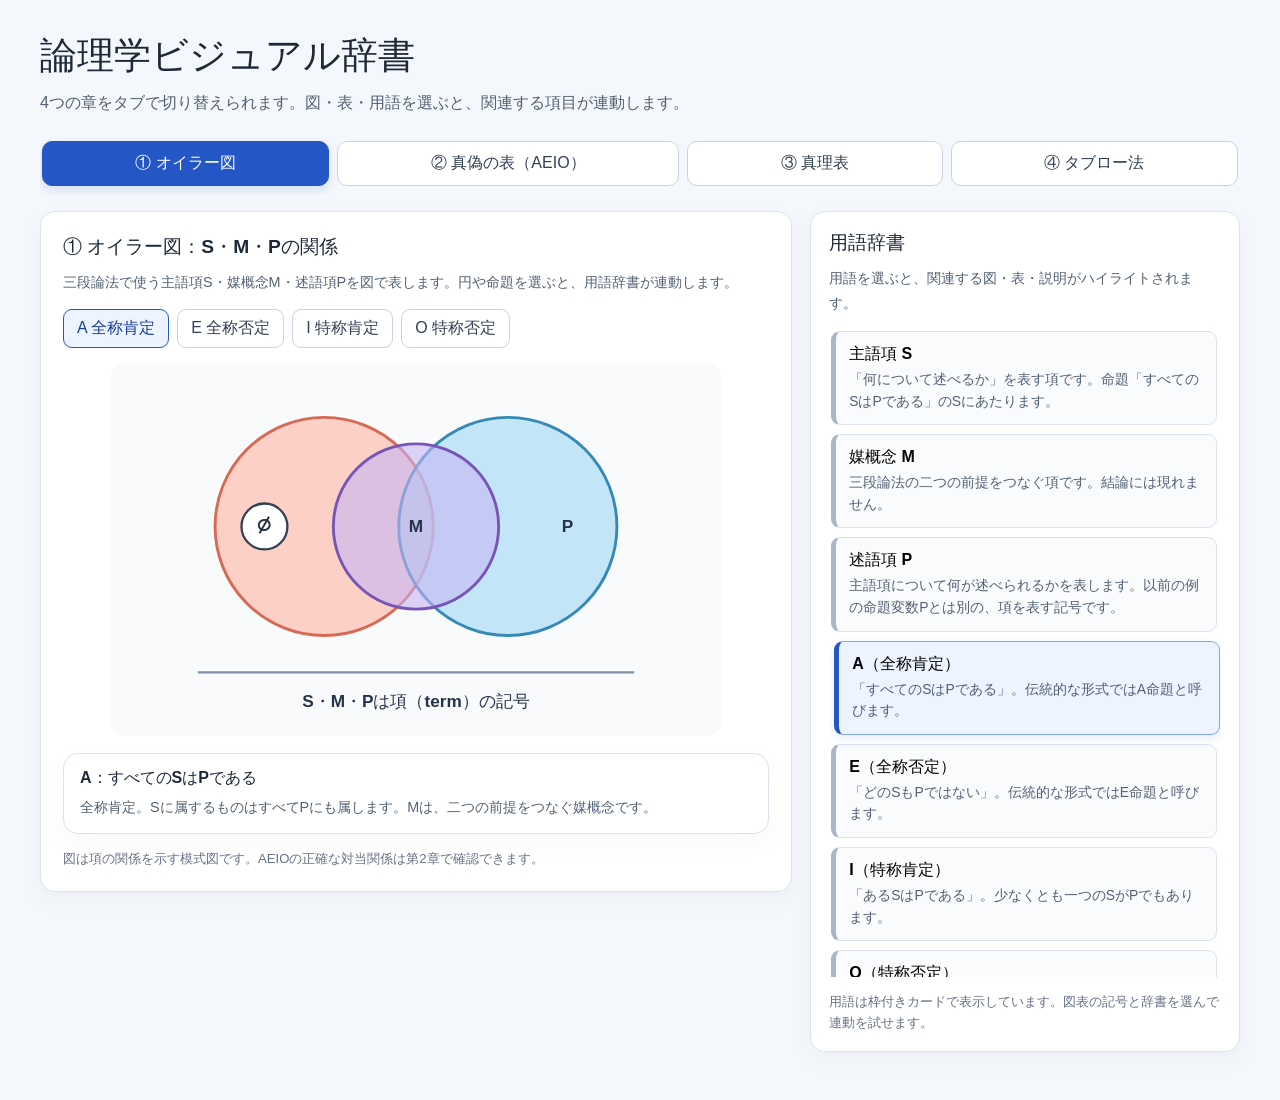
==== index.html @ 5b270da7 "Add four-chapter logic learning app" ====
<!DOCTYPE html>
<html lang="ja">
<head>
  <meta charset="UTF-8">
  <meta name="viewport" content="width=device-width, initial-scale=1">
  <meta name="theme-color" content="#f4f7fb">
  <title>論理学ビジュアル辞書</title>
  <style>
    :root {
      color-scheme: light;
      font-family: "Yu Gothic UI", "Meiryo", sans-serif;
      color: #1d2939;
      background: #f4f7fb;
      font-synthesis: none;
      text-rendering: optimizeLegibility;
      --blue: #2457c5;
      --border: #dce3ee;
    }
    * { box-sizing: border-box; }
    body { margin: 0; min-width: 320px; }
    button { font: inherit; }
    .page { width: min(1200px, calc(100% - 32px)); margin: 0 auto; padding: 32px 0 48px; }
    header { margin-bottom: 22px; }
    h1 { margin: 0 0 8px; font-size: clamp(1.7rem, 4vw, 2.3rem); }
    header p, .hint { color: #526174; line-height: 1.7; }
    header p { margin: 0; }
    h2 { margin: 0 0 10px; font-size: 1.2rem; }
    h3 { margin: 20px 0 8px; font-size: 1rem; }
    .tabs { display: flex; gap: 8px; margin-bottom: 16px; overflow-x: auto; padding: 3px 2px 9px; }
    .tab { flex: 1 0 auto; padding: 11px 15px; border: 1px solid #c7d2e2; border-radius: 10px; background: #fff; color: #344054; cursor: pointer; }
    .tab[aria-selected="true"] { border-color: var(--blue); background: var(--blue); color: #fff; box-shadow: 0 4px 10px #2457c526; }
    .layout { display: grid; grid-template-columns: minmax(0, 1.4fr) minmax(280px, .8fr); align-items: start; gap: 18px; }
    .card, .chapter { min-width: 0; border: 1px solid var(--border); border-radius: 15px; background: #fff; box-shadow: 0 8px 24px #3440540a; }
    .chapter { padding: 22px; }
    .dictionary-frame { position: sticky; top: 14px; padding: 18px; }
    .hint { margin: 0 0 14px; font-size: .9rem; }
    .dictionary { display: grid; gap: 9px; max-height: min(72vh, 780px); overflow: auto; padding: 2px 4px 2px 2px; }
    .dict-item { width: 100%; padding: 12px 13px; border: 1px solid var(--border); border-left: 5px solid #aab5c5; border-radius: 9px; background: #fafbfd; text-align: left; cursor: pointer; transition: transform .16s, background .16s, border-color .16s, box-shadow .16s; }
    .dict-item:hover { border-color: #9bb4e9; }
    .dict-item.is-active { transform: translateX(3px); border-color: #82a5eb; border-left-color: var(--blue); background: #edf3ff; box-shadow: 0 4px 12px #2457c51a; }
    .dict-title { display: block; margin-bottom: 4px; font-weight: 700; }
    .dict-desc { display: block; color: #526174; font-size: .87rem; line-height: 1.55; }
    .popup { margin-top: 13px; padding: 12px 14px; border-left: 4px solid #15946a; border-radius: 8px; background: #eaf8f1; color: #205c47; line-height: 1.6; }
    .popup:empty { display: none; }
    .chapter-content[hidden] { display: none; }
    .diagram { display: block; width: min(100%, 620px); margin: 8px auto 14px; }
    .region { cursor: pointer; transition: filter .15s, stroke-width .15s; }
    .region:hover, .region:focus-visible { filter: brightness(.94); stroke: #172b4d; stroke-width: 3; outline: none; }
    .region.is-active { stroke: #172b4d; stroke-width: 4; filter: saturate(1.25); }
    .circle-outline { fill: none; stroke: #344054; stroke-width: 2.5; pointer-events: none; }
    .region-label { pointer-events: none; font-size: 15px; font-weight: 700; text-anchor: middle; fill: #263247; }
    .button-row { display: flex; flex-wrap: wrap; gap: 8px; margin: 12px 0; }
    .choice, .relation-choice { padding: 8px 13px; border: 1px solid #c7d2e2; border-radius: 9px; background: #fff; color: #344054; cursor: pointer; }
    .choice[aria-pressed="true"], .relation-choice[aria-pressed="true"] { border-color: var(--blue); background: #edf3ff; color: #163f99; }
    .table-wrap { overflow-x: auto; }
    table { width: 100%; border-collapse: collapse; font-size: .93rem; }
    th, td { padding: 10px 8px; border: 1px solid var(--border); text-align: center; }
    th { background: #f7f9fc; font-weight: 700; }
    tbody tr.is-active td { background: #e8f0ff; }
    .result { font-weight: 700; }
    .result.true { color: #18794e; }
    .result.false { color: #b42318; }
    .square { display: block; width: min(100%, 520px); margin: 12px auto 18px; }
    .square-relation { fill: none; stroke: #9aa8bc; stroke-width: 2; transition: stroke .15s, stroke-width .15s; }
    .square-relation.dashed { stroke-dasharray: 6 5; }
    .square-relation.is-active { stroke: var(--blue); stroke-width: 5; }
    .aeio-node { fill: #fff; stroke: #8091a8; stroke-width: 2; cursor: pointer; }
    .aeio-node:hover, .aeio-node:focus-visible, .aeio-node.is-active { fill: #edf3ff; stroke: var(--blue); stroke-width: 4; outline: none; }
    .aeio-letter { fill: #1d2939; font-size: 24px; font-weight: 700; text-anchor: middle; pointer-events: none; }
    .aeio-caption { fill: #526174; font-size: 13px; text-anchor: middle; pointer-events: none; }
    .relation-buttons { display: flex; flex-wrap: wrap; gap: 7px; }
    .term-line { stroke: #8290a5; stroke-width: 2; }
    .term-circle { fill-opacity: .58; stroke-width: 2.5; }
    .table-row { cursor: pointer; }
    .table-row:hover td, .table-row:focus-visible td { background: #eff5ff; }
    .table-row:focus-visible { outline: 2px solid var(--blue); outline-offset: -2px; }
    .op { width: 100%; max-width: 150px; padding: 7px 9px; border: 1px solid #c7d2e2; border-radius: 7px; background: white; }
    .formula { padding: 3px 7px; border-radius: 5px; background: #edf3ff; font-weight: 700; white-space: nowrap; }
    .tableau { display: grid; grid-template-columns: 1fr 1fr; gap: 12px; align-items: stretch; }
    .tableau-example { padding: 14px; border: 1px solid var(--border); border-radius: 10px; background: #fbfcfe; }
    .tableau-example.is-active { border-color: #82a5eb; background: #f1f5ff; }
    .tableau-example h3 { margin: 0 0 10px; }
    .tree { margin: 0; padding: 10px 10px 10px 28px; border-left: 2px solid #aab5c5; font-family: ui-monospace, Consolas, monospace; line-height: 1.9; }
    .closed { color: #b42318; font-weight: 700; }
    .open { color: #18794e; font-weight: 700; }
    .explanation { margin: 10px 0 0; color: #526174; font-size: .9rem; line-height: 1.6; }
    .sr-only { position: absolute; width: 1px; height: 1px; padding: 0; margin: -1px; overflow: hidden; clip: rect(0, 0, 0, 0); white-space: nowrap; border: 0; }
    footer { margin-top: 14px; color: #667085; font-size: .82rem; line-height: 1.6; }
    @media (max-width: 800px) {
      .page { width: min(100% - 20px, 620px); padding-top: 22px; }
      .layout { grid-template-columns: 1fr; }
      .dictionary-frame { position: static; }
      .dictionary { max-height: 360px; }
    }
    @media (max-width: 520px) {
      .chapter { padding: 16px; }
      .tab { padding: 10px 12px; }
      .tableau { grid-template-columns: 1fr; }
    }
    @media (prefers-reduced-motion: reduce) {
      *, *::before, *::after { scroll-behavior: auto !important; transition-duration: .01ms !important; }
    }
  </style>
</head>
<body>
  <main class="page">
    <header>
      <h1>論理学ビジュアル辞書</h1>
      <p>4つの章をタブで切り替えられます。図・表・用語を選ぶと、関連する項目が連動します。</p>
    </header>

    <nav class="tabs" role="tablist" aria-label="論理学の章">
      <button class="tab" id="tab-euler" type="button" role="tab" aria-controls="chapter-euler" aria-selected="true" tabindex="0">① オイラー図</button>
      <button class="tab" id="tab-opposition" type="button" role="tab" aria-controls="chapter-opposition" aria-selected="false" tabindex="-1">② 真偽の表（AEIO）</button>
      <button class="tab" id="tab-truth" type="button" role="tab" aria-controls="chapter-truth" aria-selected="false" tabindex="-1">③ 真理表</button>
      <button class="tab" id="tab-tableau" type="button" role="tab" aria-controls="chapter-tableau" aria-selected="false" tabindex="-1">④ タブロー法</button>
    </nav>

    <div class="layout">
      <div>
        <section class="chapter chapter-content" id="chapter-euler" role="tabpanel" aria-labelledby="tab-euler">
          <h2>① オイラー図：S・M・Pの関係</h2>
          <p class="hint">三段論法で使う主語項S・媒概念M・述語項Pを図で表します。円や命題を選ぶと、用語辞書が連動します。</p>
          <div class="button-row" role="group" aria-label="AEIO命題">
            <button class="choice" type="button" data-categorical="A" aria-pressed="true">A 全称肯定</button>
            <button class="choice" type="button" data-categorical="E" aria-pressed="false">E 全称否定</button>
            <button class="choice" type="button" data-categorical="I" aria-pressed="false">I 特称肯定</button>
            <button class="choice" type="button" data-categorical="O" aria-pressed="false">O 特称否定</button>
          </div>
          <svg class="diagram" viewBox="0 0 540 330" role="group" aria-label="S・M・Pの三つの項の関係を示す模式図">
            <rect x="3" y="3" width="534" height="324" rx="14" fill="#f8fafc"></rect>
            <line class="term-line" x1="80" y1="272" x2="460" y2="272"></line>
            <circle class="term-circle" cx="190" cy="145" r="95" fill="#ffb4a2" stroke="#d66a54" data-term-node="S" tabindex="0" role="button" aria-label="主語項S"></circle>
            <circle class="term-circle" cx="350" cy="145" r="95" fill="#9bd8f5" stroke="#3689b4" data-term-node="P" tabindex="0" role="button" aria-label="述語項P"></circle>
            <circle class="term-circle" cx="270" cy="145" r="72" fill="#c7b5f5" stroke="#7754b5" data-term-node="M" tabindex="0" role="button" aria-label="媒概念M"></circle>
            <text class="region-label" x="138" y="150">S</text>
            <text class="region-label" x="402" y="150">P</text>
            <text class="region-label" x="270" y="150">M</text>
            <g id="categorical-marker" transform="translate(138 145)" pointer-events="none" aria-label="空集合を示す記号">
              <circle r="20" fill="#fff" stroke="#344054" stroke-width="2"></circle>
              <text id="categorical-marker-text" x="0" y="8" text-anchor="middle" font-size="25" font-weight="700" fill="#263247">∅</text>
            </g>
            <text class="region-label" x="270" y="302" font-size="13">S・M・Pは項（term）の記号</text>
          </svg>
          <div class="card" style="padding:14px 16px">
            <strong id="categorical-title">A：すべてのSはPである</strong>
            <p class="hint" id="categorical-description" style="margin:6px 0 0">全称肯定。Sに属するものはすべてPにも属します。Mは、二つの前提をつなぐ媒概念です。</p>
          </div>
          <footer>図は項の関係を示す模式図です。AEIOの正確な対当関係は第2章で確認できます。</footer>
        </section>

        <section class="chapter chapter-content" id="chapter-opposition" role="tabpanel" aria-labelledby="tab-opposition" hidden>
          <h2>② 真偽の表：AEIOの対当関係</h2>
          <p class="hint">伝統的な対当関係の四角形です。A・E・I・Oを選ぶと、関係する命題と説明をハイライトします。</p>
          <svg class="square" viewBox="0 0 520 365" role="group" aria-label="AEIOの対当関係の四角形">
            <line class="square-relation" x1="112" y1="82" x2="408" y2="82" data-relation-line="contrary"></line>
            <line class="square-relation" x1="112" y1="285" x2="408" y2="285" data-relation-line="subcontrary"></line>
            <line class="square-relation" x1="112" y1="82" x2="112" y2="285" data-relation-line="subalternation"></line>
            <line class="square-relation" x1="408" y1="82" x2="408" y2="285" data-relation-line="subalternation"></line>
            <line class="square-relation dashed" x1="112" y1="82" x2="408" y2="285" data-relation-line="contradiction"></line>
            <line class="square-relation dashed" x1="408" y1="82" x2="112" y2="285" data-relation-line="contradiction"></line>
            <g class="aeio-node" data-aeio="A" tabindex="0" role="button" aria-label="A 全称肯定"><circle cx="112" cy="82" r="34"></circle><text class="aeio-letter" x="112" y="90">A</text><text class="aeio-caption" x="112" y="38">全称肯定</text></g>
            <g class="aeio-node" data-aeio="E" tabindex="0" role="button" aria-label="E 全称否定"><circle cx="408" cy="82" r="34"></circle><text class="aeio-letter" x="408" y="90">E</text><text class="aeio-caption" x="408" y="38">全称否定</text></g>
            <g class="aeio-node" data-aeio="I" tabindex="0" role="button" aria-label="I 特称肯定"><circle cx="112" cy="285" r="34"></circle><text class="aeio-letter" x="112" y="293">I</text><text class="aeio-caption" x="112" y="342">特称肯定</text></g>
            <g class="aeio-node" data-aeio="O" tabindex="0" role="button" aria-label="O 特称否定"><circle cx="408" cy="285" r="34"></circle><text class="aeio-letter" x="408" y="293">O</text><text class="aeio-caption" x="408" y="342">特称否定</text></g>
          </svg>
          <h3>関係を選ぶ</h3>
          <div class="relation-buttons" role="group" aria-label="対当関係">
            <button class="relation-choice" type="button" data-relation="contradiction" aria-pressed="true">矛盾</button>
            <button class="relation-choice" type="button" data-relation="contrary" aria-pressed="false">反対</button>
            <button class="relation-choice" type="button" data-relation="subcontrary" aria-pressed="false">小反対</button>
            <button class="relation-choice" type="button" data-relation="subalternation" aria-pressed="false">大小</button>
          </div>
          <div class="popup" id="relation-description" role="status" aria-live="polite">矛盾：AとO、EとIは、必ず一方が真で一方が偽になります。</div>
          <footer>「大小」の関係は伝統的な対当論に基づきます。現代論理では、特称命題の扱いが異なる体系があります。</footer>
        </section>

        <section class="chapter chapter-content" id="chapter-truth" role="tabpanel" aria-labelledby="tab-truth" hidden>
          <h2>③ 真理表：論理演算の真理値</h2>
          <p class="hint">演算を選ぶと、各行の結果が変わります。P・Qの真偽を直接切り替えて確かめられます。</p>
          <div class="button-row" role="group" aria-label="論理演算">
            <button class="choice" type="button" data-operation="and" aria-pressed="true">かつ（P ∧ Q）</button>
            <button class="choice" type="button" data-operation="or" aria-pressed="false">または（P ∨ Q）</button>
            <button class="choice" type="button" data-operation="implies" aria-pressed="false">ならば（P → Q）</button>
            <button class="choice" type="button" data-operation="iff" aria-pressed="false">同値（P ↔ Q）</button>
          </div>
          <div class="table-wrap">
            <table>
              <caption class="sr-only">選択した演算の真理表</caption>
              <thead><tr><th scope="col">P</th><th scope="col">Q</th><th id="truth-heading" scope="col">P ∧ Q</th></tr></thead>
              <tbody>
                <tr class="table-row" data-p="true" data-q="true" tabindex="0"><td>真 (T)</td><td>真 (T)</td><td class="result"></td></tr>
                <tr class="table-row" data-p="true" data-q="false" tabindex="0"><td>真 (T)</td><td>偽 (F)</td><td class="result"></td></tr>
                <tr class="table-row" data-p="false" data-q="true" tabindex="0"><td>偽 (F)</td><td>真 (T)</td><td class="result"></td></tr>
                <tr class="table-row" data-p="false" data-q="false" tabindex="0"><td>偽 (F)</td><td>偽 (F)</td><td class="result"></td></tr>
              </tbody>
            </table>
          </div>
          <p class="hint" id="truth-description" style="margin-top:12px">連言：PとQの両方が真のときだけ、結果が真です。</p>
        </section>

        <section class="chapter chapter-content" id="chapter-tableau" role="tabpanel" aria-labelledby="tab-tableau" hidden>
          <h2>④ タブロー法：反例を探す</h2>
          <p class="hint">前提と結論から反例が作れるかを調べます。結論を偽と仮定し、前提と矛盾する枝（閉じる枝）ができるかを確認します。</p>
          <div class="button-row" role="group" aria-label="タブローの例">
            <button class="choice" type="button" data-tableau="valid" aria-pressed="true">例1：妥当な推論</button>
            <button class="choice" type="button" data-tableau="invalid" aria-pressed="false">例2：妥当でない推論</button>
          </div>
          <div class="tableau" id="tableau-examples">
            <article class="tableau-example" data-example="valid">
              <h3>例1：P→Q、P ⊢ Q</h3>
              <p class="explanation">結論Qを偽と仮定し、P→Qを「¬P または Q」に分解します。</p>
              <ul class="tree">
                <li>P→Q, P, ¬Q</li>
                <li>├ ¬P <span class="closed">×（Pと矛盾）</span></li>
                <li>└ Q <span class="closed">×（¬Qと矛盾）</span></li>
              </ul>
              <p class="explanation"><strong>すべての枝が閉じる</strong>ため、反例はなく、この推論は妥当です。</p>
            </article>
            <article class="tableau-example" data-example="invalid">
              <h3>例2：P→Q、Q ⊢ P</h3>
              <p class="explanation">結論Pを偽と仮定しても、前提と両立する枝が残ります。</p>
              <ul class="tree">
                <li>P→Q, Q, ¬P</li>
                <li>├ ¬P <span class="open">○（開いた枝）</span></li>
                <li>└ Q <span class="open">○（開いた枝）</span></li>
              </ul>
              <p class="explanation"><strong>開いた枝</strong>は反例（Pは偽、Qは真）を表すため、この推論は妥当ではありません。</p>
            </article>
          </div>
          <div class="popup" id="tableau-status" role="status" aria-live="polite">選択中：例1はすべての枝が閉じるため、妥当です。</div>
          <footer>ここでは命題論理の基本例を示しています。分岐規則や量化子を含むタブローは今後の拡張項目です。</footer>
        </section>
      </div>

      <aside class="card dictionary-frame" aria-labelledby="dictionary-title">
        <h2 id="dictionary-title">用語辞書</h2>
        <p class="hint">用語を選ぶと、関連する図・表・説明がハイライトされます。</p>
        <div class="dictionary">
          <button class="dict-item" type="button" data-dictionary-term="S"><span class="dict-title">主語項 S</span><span class="dict-desc">「何について述べるか」を表す項です。命題「すべてのSはPである」のSにあたります。</span></button>
          <button class="dict-item" type="button" data-dictionary-term="M"><span class="dict-title">媒概念 M</span><span class="dict-desc">三段論法の二つの前提をつなぐ項です。結論には現れません。</span></button>
          <button class="dict-item" type="button" data-dictionary-term="P"><span class="dict-title">述語項 P</span><span class="dict-desc">主語項について何が述べられるかを表します。以前の例の命題変数Pとは別の、項を表す記号です。</span></button>
          <button class="dict-item" type="button" data-dictionary-term="A"><span class="dict-title">A（全称肯定）</span><span class="dict-desc">「すべてのSはPである」。伝統的な形式ではA命題と呼びます。</span></button>
          <button class="dict-item" type="button" data-dictionary-term="E"><span class="dict-title">E（全称否定）</span><span class="dict-desc">「どのSもPではない」。伝統的な形式ではE命題と呼びます。</span></button>
          <button class="dict-item" type="button" data-dictionary-term="I"><span class="dict-title">I（特称肯定）</span><span class="dict-desc">「あるSはPである」。少なくとも一つのSがPでもあります。</span></button>
          <button class="dict-item" type="button" data-dictionary-term="O"><span class="dict-title">O（特称否定）</span><span class="dict-desc">「あるSはPではない」。少なくとも一つのSがPの外にあります。</span></button>
          <button class="dict-item" type="button" data-dictionary-term="contradiction"><span class="dict-title">矛盾対当</span><span class="dict-desc">二つの命題のうち、必ず一方が真で、もう一方が偽になる関係です。</span></button>
          <button class="dict-item" type="button" data-dictionary-term="contrary"><span class="dict-title">反対対当</span><span class="dict-desc">両方が真になることはありませんが、両方が偽になることはあります。</span></button>
          <button class="dict-item" type="button" data-dictionary-term="subcontrary"><span class="dict-title">小反対対当</span><span class="dict-desc">両方が偽になることはありませんが、両方が真になることはあります。</span></button>
          <button class="dict-item" type="button" data-dictionary-term="subalternation"><span class="dict-title">大小対当</span><span class="dict-desc">伝統的対当論では、全称命題が真なら対応する特称命題も真とします。</span></button>
          <button class="dict-item" type="button" data-dictionary-term="and"><span class="dict-title">連言（かつ / ∧）</span><span class="dict-desc">PとQの両方が真のときだけ、全体が真になる演算です。</span></button>
          <button class="dict-item" type="button" data-dictionary-term="or"><span class="dict-title">選言（または / ∨）</span><span class="dict-desc">PとQの少なくとも一方が真なら、全体が真になる演算です。</span></button>
          <button class="dict-item" type="button" data-dictionary-term="implies"><span class="dict-title">含意（ならば / →）</span><span class="dict-desc">P→Qは、Pが真でQが偽の場合にだけ偽になります。</span></button>
          <button class="dict-item" type="button" data-dictionary-term="iff"><span class="dict-title">同値（↔）</span><span class="dict-desc">PとQの真偽が一致するとき真になる演算です。</span></button>
          <button class="dict-item" type="button" data-dictionary-term="tableau"><span class="dict-title">タブロー法</span><span class="dict-desc">結論を偽と仮定し、前提と矛盾するかどうかを枝分かれで調べる証明法です。</span></button>
          <button class="dict-item" type="button" data-dictionary-term="closed"><span class="dict-title">閉じた枝</span><span class="dict-desc">同じ枝にRと¬Rのような矛盾が現れ、反例にならない枝です。</span></button>
          <button class="dict-item" type="button" data-dictionary-term="open"><span class="dict-title">開いた枝</span><span class="dict-desc">矛盾せずに残った枝です。前提を真、結論を偽にする反例を示します。</span></button>
        </div>
        <div class="popup" id="dictionary-popup" role="status" aria-live="polite"></div>
        <footer>用語は枠付きカードで表示しています。図表の記号と辞書を選んで連動を試せます。</footer>
      </aside>
    </div>
  </main>

  <script>
    const termMessages = {
      S: "主語項Sを選択しました。オイラー図でSの領域を確認できます。",
      M: "媒概念Mを選択しました。三段論法の前提をつなぐ項です。",
      P: "述語項Pを選択しました。オイラー図でPの領域を確認できます。",
      A: "A命題「すべてのSはPである」を確認しています。",
      E: "E命題「どのSもPではない」を確認しています。",
      I: "I命題「あるSはPである」を確認しています。",
      O: "O命題「あるSはPではない」を確認しています。",
      contradiction: "矛盾対当はA-O、E-Iの組み合わせです。必ず一方が真で一方が偽です。",
      contrary: "反対対当はA-Eの関係です。両方が真になることはありません。",
      subcontrary: "小反対対当はI-Oの関係です。両方が偽になることはありません。",
      subalternation: "大小対当はA-I、E-Oの関係です。伝統的対当論では全称から特称への真が伝わります。",
      and: "連言P∧Qは、PとQの両方が真のときだけ真になります。",
      or: "選言P∨Qは、PとQの少なくとも一方が真なら真になります。",
      implies: "含意P→Qは、Pが真でQが偽のときだけ偽になります。",
      iff: "同値P↔Qは、PとQの真偽が一致するとき真になります。",
      tableau: "タブロー法では、結論を偽と仮定して反例の有無を調べます。",
      closed: "閉じた枝は前提と結論の否定が矛盾することを示します。",
      open: "開いた枝は、前提が真で結論が偽になる反例を示します。"
    };
    const relationText = {
      contradiction: "矛盾：AとO、EとIは、必ず一方が真で一方が偽になります。",
      contrary: "反対：AとEは両方が真になることはありませんが、両方が偽になることはあります。",
      subcontrary: "小反対：IとOは両方が偽になることはありませんが、両方が真になることはあります。",
      subalternation: "大小：伝統的対当論では、Aが真ならIも真、Eが真ならOも真です。"
    };
    const categorical = {
      A: ["A：すべてのSはPである", "全称肯定。Sに属するものはすべてPにも属します。Mは、二つの前提をつなぐ媒概念です。"],
      E: ["E：どのSもPではない", "全称否定。SとPに共通するものはありません。Mは、二つの前提をつなぐ媒概念です。"],
      I: ["I：あるSはPである", "特称肯定。少なくとも一つのSがPにも属します。Mは、二つの前提をつなぐ媒概念です。"],
      O: ["O：あるSはPではない", "特称否定。少なくとも一つのSがPには属しません。Mは、二つの前提をつなぐ媒概念です。"]
    };
    const operations = {
      and: {symbol: "P ∧ Q", name: "連言", evaluate: (p, q) => p && q, text: "PとQの両方が真のときだけ、結果が真です。"},
      or: {symbol: "P ∨ Q", name: "選言", evaluate: (p, q) => p || q, text: "PとQの少なくとも一方が真なら、結果が真です。"},
      implies: {symbol: "P → Q", name: "含意", evaluate: (p, q) => !p || q, text: "Pが真でQが偽のときだけ、結果が偽です。"},
      iff: {symbol: "P ↔ Q", name: "同値", evaluate: (p, q) => p === q, text: "PとQの真偽が一致するとき、結果が真です。"}
    };
    let selectedOperation = "and";

    function activateDictionaryTerm(term) {
      const chapterForTerm = {
        S: "euler", M: "euler", P: "euler", A: "opposition", E: "opposition",
        I: "opposition", O: "opposition", contradiction: "opposition", contrary: "opposition",
        subcontrary: "opposition", subalternation: "opposition", and: "truth", or: "truth",
        implies: "truth", iff: "truth", tableau: "tableau", closed: "tableau", open: "tableau"
      };
      const chapter = chapterForTerm[term];
      if (chapter) showChapter(chapter);

      document.querySelectorAll(".dict-item").forEach(card => {
        card.classList.toggle("is-active", card.dataset.dictionaryTerm === term);
      });
      document.querySelectorAll("[data-term-node]").forEach(node => {
        node.classList.toggle("is-active", node.dataset.termNode === term);
      });
      document.querySelectorAll("[data-aeio]").forEach(node => {
        node.classList.toggle("is-active", node.dataset.aeio === term);
      });
      if (["A", "E", "I", "O"].includes(term)) updateCategorical(term);
      if (relationText[term]) updateRelation(term);
      if (operations[term]) updateOperation(term);
      if (["tableau", "closed", "open"].includes(term)) updateTableau(term);
      document.getElementById("dictionary-popup").textContent = termMessages[term] || "";
    }

    function showChapter(name, focusTab) {
      document.querySelectorAll(".tab").forEach(tab => {
        const active = tab.id === `tab-${name}`;
        tab.setAttribute("aria-selected", String(active));
        tab.tabIndex = active ? 0 : -1;
      });
      document.querySelectorAll(".chapter-content").forEach(panel => {
        panel.hidden = panel.id !== `chapter-${name}`;
      });
      if (focusTab) document.getElementById(`tab-${name}`).focus();
    }

    document.querySelectorAll(".tab").forEach(tab => {
      tab.addEventListener("click", () => showChapter(tab.id.replace("tab-", "")));
      tab.addEventListener("keydown", event => {
        const tabs = [...document.querySelectorAll(".tab")];
        const index = tabs.indexOf(tab);
        const next = event.key === "ArrowRight" ? (index + 1) % tabs.length
          : event.key === "ArrowLeft" ? (index - 1 + tabs.length) % tabs.length : -1;
        if (next >= 0) {
          event.preventDefault();
          showChapter(tabs[next].id.replace("tab-", ""), true);
        }
      });
    });

    function updateCategorical(form) {
      const marker = document.getElementById("categorical-marker");
      const emptyRegion = form === "A" || form === "E";
      marker.setAttribute("transform", form === "A" || form === "O" ? "translate(138 145)" : "translate(270 145)");
      marker.setAttribute("aria-label", `${form}命題で${emptyRegion ? "空となる領域" : "少なくとも一つある領域"}`);
      document.getElementById("categorical-marker-text").textContent = emptyRegion ? "∅" : "×";
      document.querySelectorAll("[data-categorical]").forEach(button => {
        button.setAttribute("aria-pressed", String(button.dataset.categorical === form));
      });
      document.getElementById("categorical-title").textContent = categorical[form][0];
      document.getElementById("categorical-description").textContent = categorical[form][1];
      document.querySelectorAll(".dict-item").forEach(card => {
        if (["A", "E", "I", "O"].includes(card.dataset.dictionaryTerm)) {
          card.classList.toggle("is-active", card.dataset.dictionaryTerm === form);
        }
      });
      document.querySelectorAll(".aeio-node").forEach(node => {
        node.classList.toggle("is-active", node.dataset.aeio === form);
      });
    }
    document.querySelectorAll("[data-categorical]").forEach(button => {
      button.addEventListener("click", () => {
        showChapter("euler");
        updateCategorical(button.dataset.categorical);
        document.getElementById("dictionary-popup").textContent = termMessages[button.dataset.categorical];
      });
    });
    document.querySelectorAll("[data-term-node]").forEach(node => {
      const activate = () => activateDictionaryTerm(node.dataset.termNode);
      node.addEventListener("click", activate);
      node.addEventListener("keydown", event => {
        if (event.key === "Enter" || event.key === " ") { event.preventDefault(); activate(); }
      });
    });

    function updateRelation(relation) {
      document.querySelectorAll("[data-relation]").forEach(button => {
        button.setAttribute("aria-pressed", String(button.dataset.relation === relation));
      });
      document.querySelectorAll("[data-relation-line]").forEach(line => {
        line.classList.toggle("is-active", line.dataset.relationLine === relation);
      });
      document.querySelectorAll(".aeio-node").forEach(node => {
        const pairs = {
          contradiction: ["A", "O", "E", "I"],
          contrary: ["A", "E"],
          subcontrary: ["I", "O"],
          subalternation: ["A", "I", "E", "O"]
        };
        node.classList.toggle("is-active", pairs[relation].includes(node.dataset.aeio));
      });
      document.getElementById("relation-description").textContent = relationText[relation];
      document.querySelectorAll(".dict-item").forEach(card => {
        if (Object.hasOwn(relationText, card.dataset.dictionaryTerm)) {
          card.classList.toggle("is-active", card.dataset.dictionaryTerm === relation);
        }
      });
    }
    document.querySelectorAll("[data-relation]").forEach(button => {
      button.addEventListener("click", () => activateDictionaryTerm(button.dataset.relation));
    });
    document.querySelectorAll(".aeio-node").forEach(node => {
      const activate = () => activateDictionaryTerm(node.dataset.aeio);
      node.addEventListener("click", activate);
      node.addEventListener("keydown", event => {
        if (event.key === "Enter" || event.key === " ") { event.preventDefault(); activate(); }
      });
    });

    function updateOperation(name) {
      selectedOperation = name;
      const definition = operations[name];
      document.querySelectorAll("[data-operation]").forEach(button => {
        button.setAttribute("aria-pressed", String(button.dataset.operation === name));
      });
      document.getElementById("truth-heading").textContent = definition.symbol;
      document.getElementById("truth-description").textContent = `${definition.name}：${definition.text}`;
      document.querySelectorAll(".table-row").forEach(row => {
        const result = definition.evaluate(row.dataset.p === "true", row.dataset.q === "true");
        const cell = row.querySelector(".result");
        cell.textContent = result ? "真 (T)" : "偽 (F)";
        cell.classList.toggle("true", result);
        cell.classList.toggle("false", !result);
      });
      document.querySelectorAll(".dict-item").forEach(card => {
        if (Object.hasOwn(operations, card.dataset.dictionaryTerm)) {
          card.classList.toggle("is-active", card.dataset.dictionaryTerm === name);
        }
      });
    }
    document.querySelectorAll("[data-operation]").forEach(button => {
      button.addEventListener("click", () => activateDictionaryTerm(button.dataset.operation));
    });
    document.querySelectorAll(".table-row").forEach(row => {
      const activate = () => {
        const result = operations[selectedOperation].evaluate(row.dataset.p === "true", row.dataset.q === "true");
        document.getElementById("dictionary-popup").textContent =
          `P=${row.dataset.p === "true" ? "真" : "偽"}、Q=${row.dataset.q === "true" ? "真" : "偽"}のとき、${operations[selectedOperation].symbol} は${result ? "真" : "偽"}です。`;
        document.querySelectorAll(".table-row").forEach(item => item.classList.toggle("is-active", item === row));
      };
      row.addEventListener("click", activate);
      row.addEventListener("keydown", event => {
        if (event.key === "Enter" || event.key === " ") { event.preventDefault(); activate(); }
      });
    });

    function updateTableau(term) {
      const activeExample = term === "open" ? "invalid" : "valid";
      document.querySelectorAll(".tableau-example").forEach(example => {
        example.classList.toggle("is-active", example.dataset.example === activeExample);
      });
      document.querySelectorAll("[data-tableau]").forEach(button => {
        button.setAttribute("aria-pressed", String(button.dataset.tableau === activeExample));
      });
      const message = activeExample === "valid"
        ? "選択中：すべての枝が閉じるため、推論は妥当です。"
        : "選択中：開いた枝が残り、反例があるため、推論は妥当ではありません。";
      document.getElementById("tableau-status").textContent = message;
    }
    document.querySelectorAll("[data-tableau]").forEach(button => {
      button.addEventListener("click", () => {
        updateTableau(button.dataset.tableau === "invalid" ? "open" : "tableau");
        document.querySelectorAll(".dict-item").forEach(card => {
          card.classList.toggle("is-active", card.dataset.dictionaryTerm === "tableau");
        });
        document.getElementById("dictionary-popup").textContent = termMessages.tableau;
      });
    });
    document.querySelectorAll(".dict-item").forEach(card => {
      card.addEventListener("click", () => activateDictionaryTerm(card.dataset.dictionaryTerm));
    });

    updateOperation("and");
    updateRelation("contradiction");
    updateCategorical("A");
    updateTableau("tableau");
  </script>
</body>
</html>
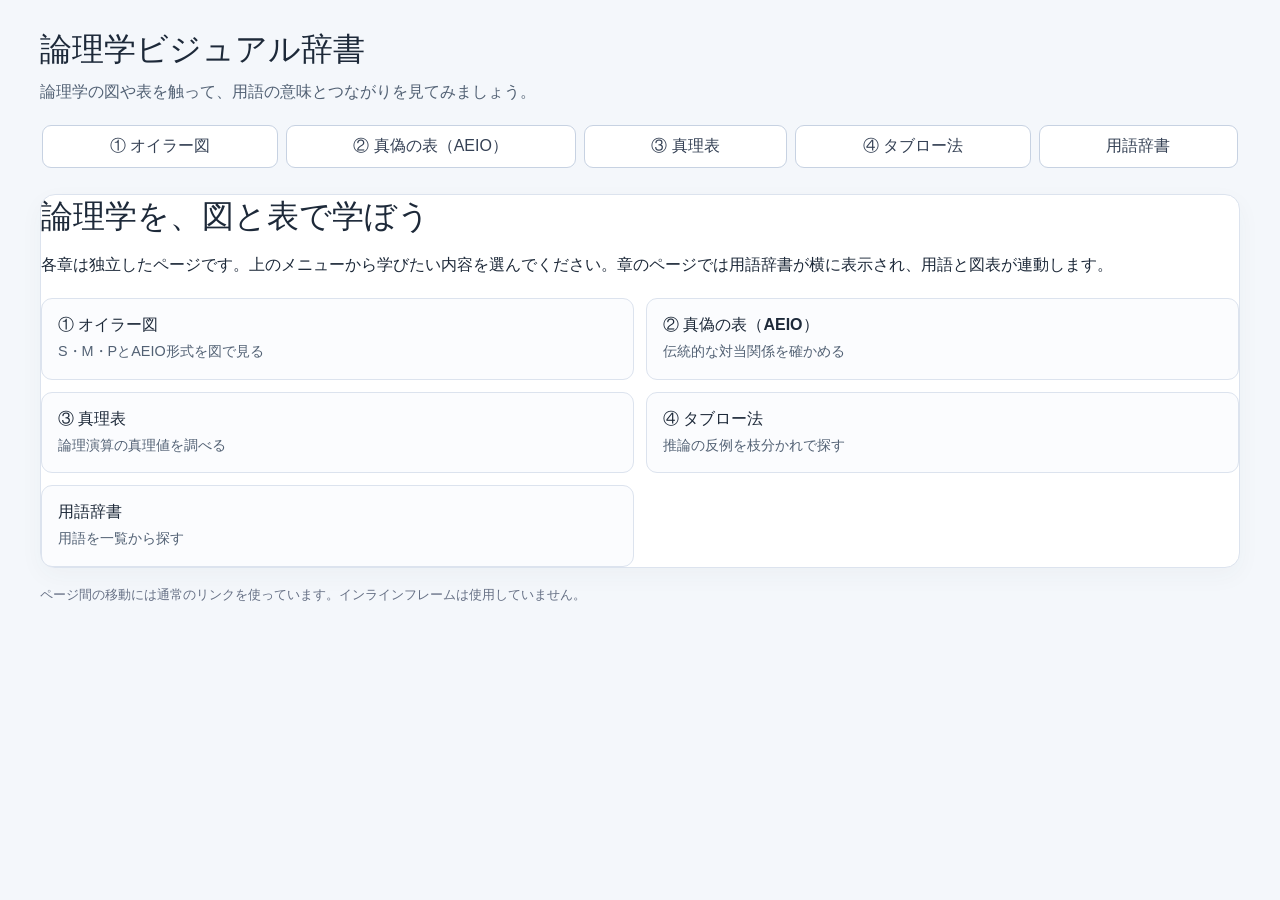
==== commit 448ed26f: "Split logic app into separate pages" ====
--- a/index.html
+++ b/index.html
@@ -5,492 +5,33 @@
   <meta name="viewport" content="width=device-width, initial-scale=1">
   <meta name="theme-color" content="#f4f7fb">
   <title>論理学ビジュアル辞書</title>
-  <style>
-    :root {
-      color-scheme: light;
-      font-family: "Yu Gothic UI", "Meiryo", sans-serif;
-      color: #1d2939;
-      background: #f4f7fb;
-      font-synthesis: none;
-      text-rendering: optimizeLegibility;
-      --blue: #2457c5;
-      --border: #dce3ee;
-    }
-    * { box-sizing: border-box; }
-    body { margin: 0; min-width: 320px; }
-    button { font: inherit; }
-    .page { width: min(1200px, calc(100% - 32px)); margin: 0 auto; padding: 32px 0 48px; }
-    header { margin-bottom: 22px; }
-    h1 { margin: 0 0 8px; font-size: clamp(1.7rem, 4vw, 2.3rem); }
-    header p, .hint { color: #526174; line-height: 1.7; }
-    header p { margin: 0; }
-    h2 { margin: 0 0 10px; font-size: 1.2rem; }
-    h3 { margin: 20px 0 8px; font-size: 1rem; }
-    .tabs { display: flex; gap: 8px; margin-bottom: 16px; overflow-x: auto; padding: 3px 2px 9px; }
-    .tab { flex: 1 0 auto; padding: 11px 15px; border: 1px solid #c7d2e2; border-radius: 10px; background: #fff; color: #344054; cursor: pointer; }
-    .tab[aria-selected="true"] { border-color: var(--blue); background: var(--blue); color: #fff; box-shadow: 0 4px 10px #2457c526; }
-    .layout { display: grid; grid-template-columns: minmax(0, 1.4fr) minmax(280px, .8fr); align-items: start; gap: 18px; }
-    .card, .chapter { min-width: 0; border: 1px solid var(--border); border-radius: 15px; background: #fff; box-shadow: 0 8px 24px #3440540a; }
-    .chapter { padding: 22px; }
-    .dictionary-frame { position: sticky; top: 14px; padding: 18px; }
-    .hint { margin: 0 0 14px; font-size: .9rem; }
-    .dictionary { display: grid; gap: 9px; max-height: min(72vh, 780px); overflow: auto; padding: 2px 4px 2px 2px; }
-    .dict-item { width: 100%; padding: 12px 13px; border: 1px solid var(--border); border-left: 5px solid #aab5c5; border-radius: 9px; background: #fafbfd; text-align: left; cursor: pointer; transition: transform .16s, background .16s, border-color .16s, box-shadow .16s; }
-    .dict-item:hover { border-color: #9bb4e9; }
-    .dict-item.is-active { transform: translateX(3px); border-color: #82a5eb; border-left-color: var(--blue); background: #edf3ff; box-shadow: 0 4px 12px #2457c51a; }
-    .dict-title { display: block; margin-bottom: 4px; font-weight: 700; }
-    .dict-desc { display: block; color: #526174; font-size: .87rem; line-height: 1.55; }
-    .popup { margin-top: 13px; padding: 12px 14px; border-left: 4px solid #15946a; border-radius: 8px; background: #eaf8f1; color: #205c47; line-height: 1.6; }
-    .popup:empty { display: none; }
-    .chapter-content[hidden] { display: none; }
-    .diagram { display: block; width: min(100%, 620px); margin: 8px auto 14px; }
-    .region { cursor: pointer; transition: filter .15s, stroke-width .15s; }
-    .region:hover, .region:focus-visible { filter: brightness(.94); stroke: #172b4d; stroke-width: 3; outline: none; }
-    .region.is-active { stroke: #172b4d; stroke-width: 4; filter: saturate(1.25); }
-    .circle-outline { fill: none; stroke: #344054; stroke-width: 2.5; pointer-events: none; }
-    .region-label { pointer-events: none; font-size: 15px; font-weight: 700; text-anchor: middle; fill: #263247; }
-    .button-row { display: flex; flex-wrap: wrap; gap: 8px; margin: 12px 0; }
-    .choice, .relation-choice { padding: 8px 13px; border: 1px solid #c7d2e2; border-radius: 9px; background: #fff; color: #344054; cursor: pointer; }
-    .choice[aria-pressed="true"], .relation-choice[aria-pressed="true"] { border-color: var(--blue); background: #edf3ff; color: #163f99; }
-    .table-wrap { overflow-x: auto; }
-    table { width: 100%; border-collapse: collapse; font-size: .93rem; }
-    th, td { padding: 10px 8px; border: 1px solid var(--border); text-align: center; }
-    th { background: #f7f9fc; font-weight: 700; }
-    tbody tr.is-active td { background: #e8f0ff; }
-    .result { font-weight: 700; }
-    .result.true { color: #18794e; }
-    .result.false { color: #b42318; }
-    .square { display: block; width: min(100%, 520px); margin: 12px auto 18px; }
-    .square-relation { fill: none; stroke: #9aa8bc; stroke-width: 2; transition: stroke .15s, stroke-width .15s; }
-    .square-relation.dashed { stroke-dasharray: 6 5; }
-    .square-relation.is-active { stroke: var(--blue); stroke-width: 5; }
-    .aeio-node { fill: #fff; stroke: #8091a8; stroke-width: 2; cursor: pointer; }
-    .aeio-node:hover, .aeio-node:focus-visible, .aeio-node.is-active { fill: #edf3ff; stroke: var(--blue); stroke-width: 4; outline: none; }
-    .aeio-letter { fill: #1d2939; font-size: 24px; font-weight: 700; text-anchor: middle; pointer-events: none; }
-    .aeio-caption { fill: #526174; font-size: 13px; text-anchor: middle; pointer-events: none; }
-    .relation-buttons { display: flex; flex-wrap: wrap; gap: 7px; }
-    .term-line { stroke: #8290a5; stroke-width: 2; }
-    .term-circle { fill-opacity: .58; stroke-width: 2.5; }
-    .table-row { cursor: pointer; }
-    .table-row:hover td, .table-row:focus-visible td { background: #eff5ff; }
-    .table-row:focus-visible { outline: 2px solid var(--blue); outline-offset: -2px; }
-    .op { width: 100%; max-width: 150px; padding: 7px 9px; border: 1px solid #c7d2e2; border-radius: 7px; background: white; }
-    .formula { padding: 3px 7px; border-radius: 5px; background: #edf3ff; font-weight: 700; white-space: nowrap; }
-    .tableau { display: grid; grid-template-columns: 1fr 1fr; gap: 12px; align-items: stretch; }
-    .tableau-example { padding: 14px; border: 1px solid var(--border); border-radius: 10px; background: #fbfcfe; }
-    .tableau-example.is-active { border-color: #82a5eb; background: #f1f5ff; }
-    .tableau-example h3 { margin: 0 0 10px; }
-    .tree { margin: 0; padding: 10px 10px 10px 28px; border-left: 2px solid #aab5c5; font-family: ui-monospace, Consolas, monospace; line-height: 1.9; }
-    .closed { color: #b42318; font-weight: 700; }
-    .open { color: #18794e; font-weight: 700; }
-    .explanation { margin: 10px 0 0; color: #526174; font-size: .9rem; line-height: 1.6; }
-    .sr-only { position: absolute; width: 1px; height: 1px; padding: 0; margin: -1px; overflow: hidden; clip: rect(0, 0, 0, 0); white-space: nowrap; border: 0; }
-    footer { margin-top: 14px; color: #667085; font-size: .82rem; line-height: 1.6; }
-    @media (max-width: 800px) {
-      .page { width: min(100% - 20px, 620px); padding-top: 22px; }
-      .layout { grid-template-columns: 1fr; }
-      .dictionary-frame { position: static; }
-      .dictionary { max-height: 360px; }
-    }
-    @media (max-width: 520px) {
-      .chapter { padding: 16px; }
-      .tab { padding: 10px 12px; }
-      .tableau { grid-template-columns: 1fr; }
-    }
-    @media (prefers-reduced-motion: reduce) {
-      *, *::before, *::after { scroll-behavior: auto !important; transition-duration: .01ms !important; }
-    }
-  </style>
+  <link rel="stylesheet" href="assets/style.css">
 </head>
-<body>
+<body data-page="home">
   <main class="page">
-    <header>
-      <h1>論理学ビジュアル辞書</h1>
-      <p>4つの章をタブで切り替えられます。図・表・用語を選ぶと、関連する項目が連動します。</p>
+    <header class="site-header">
+      <a class="brand" href="index.html">論理学ビジュアル辞書</a>
+      <p>論理学の図や表を触って、用語の意味とつながりを見てみましょう。</p>
     </header>
-
-    <nav class="tabs" role="tablist" aria-label="論理学の章">
-      <button class="tab" id="tab-euler" type="button" role="tab" aria-controls="chapter-euler" aria-selected="true" tabindex="0">① オイラー図</button>
-      <button class="tab" id="tab-opposition" type="button" role="tab" aria-controls="chapter-opposition" aria-selected="false" tabindex="-1">② 真偽の表（AEIO）</button>
-      <button class="tab" id="tab-truth" type="button" role="tab" aria-controls="chapter-truth" aria-selected="false" tabindex="-1">③ 真理表</button>
-      <button class="tab" id="tab-tableau" type="button" role="tab" aria-controls="chapter-tableau" aria-selected="false" tabindex="-1">④ タブロー法</button>
+    <nav class="site-nav" aria-label="章のナビゲーション">
+      <a href="chapters/euler.html">① オイラー図</a>
+      <a href="chapters/opposition.html">② 真偽の表（AEIO）</a>
+      <a href="chapters/truth-table.html">③ 真理表</a>
+      <a href="chapters/tableau.html">④ タブロー法</a>
+      <a href="dictionary.html">用語辞書</a>
     </nav>
-
-    <div class="layout">
-      <div>
-        <section class="chapter chapter-content" id="chapter-euler" role="tabpanel" aria-labelledby="tab-euler">
-          <h2>① オイラー図：S・M・Pの関係</h2>
-          <p class="hint">三段論法で使う主語項S・媒概念M・述語項Pを図で表します。円や命題を選ぶと、用語辞書が連動します。</p>
-          <div class="button-row" role="group" aria-label="AEIO命題">
-            <button class="choice" type="button" data-categorical="A" aria-pressed="true">A 全称肯定</button>
-            <button class="choice" type="button" data-categorical="E" aria-pressed="false">E 全称否定</button>
-            <button class="choice" type="button" data-categorical="I" aria-pressed="false">I 特称肯定</button>
-            <button class="choice" type="button" data-categorical="O" aria-pressed="false">O 特称否定</button>
-          </div>
-          <svg class="diagram" viewBox="0 0 540 330" role="group" aria-label="S・M・Pの三つの項の関係を示す模式図">
-            <rect x="3" y="3" width="534" height="324" rx="14" fill="#f8fafc"></rect>
-            <line class="term-line" x1="80" y1="272" x2="460" y2="272"></line>
-            <circle class="term-circle" cx="190" cy="145" r="95" fill="#ffb4a2" stroke="#d66a54" data-term-node="S" tabindex="0" role="button" aria-label="主語項S"></circle>
-            <circle class="term-circle" cx="350" cy="145" r="95" fill="#9bd8f5" stroke="#3689b4" data-term-node="P" tabindex="0" role="button" aria-label="述語項P"></circle>
-            <circle class="term-circle" cx="270" cy="145" r="72" fill="#c7b5f5" stroke="#7754b5" data-term-node="M" tabindex="0" role="button" aria-label="媒概念M"></circle>
-            <text class="region-label" x="138" y="150">S</text>
-            <text class="region-label" x="402" y="150">P</text>
-            <text class="region-label" x="270" y="150">M</text>
-            <g id="categorical-marker" transform="translate(138 145)" pointer-events="none" aria-label="空集合を示す記号">
-              <circle r="20" fill="#fff" stroke="#344054" stroke-width="2"></circle>
-              <text id="categorical-marker-text" x="0" y="8" text-anchor="middle" font-size="25" font-weight="700" fill="#263247">∅</text>
-            </g>
-            <text class="region-label" x="270" y="302" font-size="13">S・M・Pは項（term）の記号</text>
-          </svg>
-          <div class="card" style="padding:14px 16px">
-            <strong id="categorical-title">A：すべてのSはPである</strong>
-            <p class="hint" id="categorical-description" style="margin:6px 0 0">全称肯定。Sに属するものはすべてPにも属します。Mは、二つの前提をつなぐ媒概念です。</p>
-          </div>
-          <footer>図は項の関係を示す模式図です。AEIOの正確な対当関係は第2章で確認できます。</footer>
-        </section>
-
-        <section class="chapter chapter-content" id="chapter-opposition" role="tabpanel" aria-labelledby="tab-opposition" hidden>
-          <h2>② 真偽の表：AEIOの対当関係</h2>
-          <p class="hint">伝統的な対当関係の四角形です。A・E・I・Oを選ぶと、関係する命題と説明をハイライトします。</p>
-          <svg class="square" viewBox="0 0 520 365" role="group" aria-label="AEIOの対当関係の四角形">
-            <line class="square-relation" x1="112" y1="82" x2="408" y2="82" data-relation-line="contrary"></line>
-            <line class="square-relation" x1="112" y1="285" x2="408" y2="285" data-relation-line="subcontrary"></line>
-            <line class="square-relation" x1="112" y1="82" x2="112" y2="285" data-relation-line="subalternation"></line>
-            <line class="square-relation" x1="408" y1="82" x2="408" y2="285" data-relation-line="subalternation"></line>
-            <line class="square-relation dashed" x1="112" y1="82" x2="408" y2="285" data-relation-line="contradiction"></line>
-            <line class="square-relation dashed" x1="408" y1="82" x2="112" y2="285" data-relation-line="contradiction"></line>
-            <g class="aeio-node" data-aeio="A" tabindex="0" role="button" aria-label="A 全称肯定"><circle cx="112" cy="82" r="34"></circle><text class="aeio-letter" x="112" y="90">A</text><text class="aeio-caption" x="112" y="38">全称肯定</text></g>
-            <g class="aeio-node" data-aeio="E" tabindex="0" role="button" aria-label="E 全称否定"><circle cx="408" cy="82" r="34"></circle><text class="aeio-letter" x="408" y="90">E</text><text class="aeio-caption" x="408" y="38">全称否定</text></g>
-            <g class="aeio-node" data-aeio="I" tabindex="0" role="button" aria-label="I 特称肯定"><circle cx="112" cy="285" r="34"></circle><text class="aeio-letter" x="112" y="293">I</text><text class="aeio-caption" x="112" y="342">特称肯定</text></g>
-            <g class="aeio-node" data-aeio="O" tabindex="0" role="button" aria-label="O 特称否定"><circle cx="408" cy="285" r="34"></circle><text class="aeio-letter" x="408" y="293">O</text><text class="aeio-caption" x="408" y="342">特称否定</text></g>
-          </svg>
-          <h3>関係を選ぶ</h3>
-          <div class="relation-buttons" role="group" aria-label="対当関係">
-            <button class="relation-choice" type="button" data-relation="contradiction" aria-pressed="true">矛盾</button>
-            <button class="relation-choice" type="button" data-relation="contrary" aria-pressed="false">反対</button>
-            <button class="relation-choice" type="button" data-relation="subcontrary" aria-pressed="false">小反対</button>
-            <button class="relation-choice" type="button" data-relation="subalternation" aria-pressed="false">大小</button>
-          </div>
-          <div class="popup" id="relation-description" role="status" aria-live="polite">矛盾：AとO、EとIは、必ず一方が真で一方が偽になります。</div>
-          <footer>「大小」の関係は伝統的な対当論に基づきます。現代論理では、特称命題の扱いが異なる体系があります。</footer>
-        </section>
-
-        <section class="chapter chapter-content" id="chapter-truth" role="tabpanel" aria-labelledby="tab-truth" hidden>
-          <h2>③ 真理表：論理演算の真理値</h2>
-          <p class="hint">演算を選ぶと、各行の結果が変わります。P・Qの真偽を直接切り替えて確かめられます。</p>
-          <div class="button-row" role="group" aria-label="論理演算">
-            <button class="choice" type="button" data-operation="and" aria-pressed="true">かつ（P ∧ Q）</button>
-            <button class="choice" type="button" data-operation="or" aria-pressed="false">または（P ∨ Q）</button>
-            <button class="choice" type="button" data-operation="implies" aria-pressed="false">ならば（P → Q）</button>
-            <button class="choice" type="button" data-operation="iff" aria-pressed="false">同値（P ↔ Q）</button>
-          </div>
-          <div class="table-wrap">
-            <table>
-              <caption class="sr-only">選択した演算の真理表</caption>
-              <thead><tr><th scope="col">P</th><th scope="col">Q</th><th id="truth-heading" scope="col">P ∧ Q</th></tr></thead>
-              <tbody>
-                <tr class="table-row" data-p="true" data-q="true" tabindex="0"><td>真 (T)</td><td>真 (T)</td><td class="result"></td></tr>
-                <tr class="table-row" data-p="true" data-q="false" tabindex="0"><td>真 (T)</td><td>偽 (F)</td><td class="result"></td></tr>
-                <tr class="table-row" data-p="false" data-q="true" tabindex="0"><td>偽 (F)</td><td>真 (T)</td><td class="result"></td></tr>
-                <tr class="table-row" data-p="false" data-q="false" tabindex="0"><td>偽 (F)</td><td>偽 (F)</td><td class="result"></td></tr>
-              </tbody>
-            </table>
-          </div>
-          <p class="hint" id="truth-description" style="margin-top:12px">連言：PとQの両方が真のときだけ、結果が真です。</p>
-        </section>
-
-        <section class="chapter chapter-content" id="chapter-tableau" role="tabpanel" aria-labelledby="tab-tableau" hidden>
-          <h2>④ タブロー法：反例を探す</h2>
-          <p class="hint">前提と結論から反例が作れるかを調べます。結論を偽と仮定し、前提と矛盾する枝（閉じる枝）ができるかを確認します。</p>
-          <div class="button-row" role="group" aria-label="タブローの例">
-            <button class="choice" type="button" data-tableau="valid" aria-pressed="true">例1：妥当な推論</button>
-            <button class="choice" type="button" data-tableau="invalid" aria-pressed="false">例2：妥当でない推論</button>
-          </div>
-          <div class="tableau" id="tableau-examples">
-            <article class="tableau-example" data-example="valid">
-              <h3>例1：P→Q、P ⊢ Q</h3>
-              <p class="explanation">結論Qを偽と仮定し、P→Qを「¬P または Q」に分解します。</p>
-              <ul class="tree">
-                <li>P→Q, P, ¬Q</li>
-                <li>├ ¬P <span class="closed">×（Pと矛盾）</span></li>
-                <li>└ Q <span class="closed">×（¬Qと矛盾）</span></li>
-              </ul>
-              <p class="explanation"><strong>すべての枝が閉じる</strong>ため、反例はなく、この推論は妥当です。</p>
-            </article>
-            <article class="tableau-example" data-example="invalid">
-              <h3>例2：P→Q、Q ⊢ P</h3>
-              <p class="explanation">結論Pを偽と仮定しても、前提と両立する枝が残ります。</p>
-              <ul class="tree">
-                <li>P→Q, Q, ¬P</li>
-                <li>├ ¬P <span class="open">○（開いた枝）</span></li>
-                <li>└ Q <span class="open">○（開いた枝）</span></li>
-              </ul>
-              <p class="explanation"><strong>開いた枝</strong>は反例（Pは偽、Qは真）を表すため、この推論は妥当ではありません。</p>
-            </article>
-          </div>
-          <div class="popup" id="tableau-status" role="status" aria-live="polite">選択中：例1はすべての枝が閉じるため、妥当です。</div>
-          <footer>ここでは命題論理の基本例を示しています。分岐規則や量化子を含むタブローは今後の拡張項目です。</footer>
-        </section>
+    <section class="welcome card">
+      <h1>論理学を、図と表で学ぼう</h1>
+      <p>各章は独立したページです。上のメニューから学びたい内容を選んでください。章のページでは用語辞書が横に表示され、用語と図表が連動します。</p>
+      <div class="chapter-links">
+        <a class="chapter-link" href="chapters/euler.html"><strong>① オイラー図</strong><span>S・M・PとAEIO形式を図で見る</span></a>
+        <a class="chapter-link" href="chapters/opposition.html"><strong>② 真偽の表（AEIO）</strong><span>伝統的な対当関係を確かめる</span></a>
+        <a class="chapter-link" href="chapters/truth-table.html"><strong>③ 真理表</strong><span>論理演算の真理値を調べる</span></a>
+        <a class="chapter-link" href="chapters/tableau.html"><strong>④ タブロー法</strong><span>推論の反例を枝分かれで探す</span></a>
+        <a class="chapter-link" href="dictionary.html"><strong>用語辞書</strong><span>用語を一覧から探す</span></a>
       </div>
-
-      <aside class="card dictionary-frame" aria-labelledby="dictionary-title">
-        <h2 id="dictionary-title">用語辞書</h2>
-        <p class="hint">用語を選ぶと、関連する図・表・説明がハイライトされます。</p>
-        <div class="dictionary">
-          <button class="dict-item" type="button" data-dictionary-term="S"><span class="dict-title">主語項 S</span><span class="dict-desc">「何について述べるか」を表す項です。命題「すべてのSはPである」のSにあたります。</span></button>
-          <button class="dict-item" type="button" data-dictionary-term="M"><span class="dict-title">媒概念 M</span><span class="dict-desc">三段論法の二つの前提をつなぐ項です。結論には現れません。</span></button>
-          <button class="dict-item" type="button" data-dictionary-term="P"><span class="dict-title">述語項 P</span><span class="dict-desc">主語項について何が述べられるかを表します。以前の例の命題変数Pとは別の、項を表す記号です。</span></button>
-          <button class="dict-item" type="button" data-dictionary-term="A"><span class="dict-title">A（全称肯定）</span><span class="dict-desc">「すべてのSはPである」。伝統的な形式ではA命題と呼びます。</span></button>
-          <button class="dict-item" type="button" data-dictionary-term="E"><span class="dict-title">E（全称否定）</span><span class="dict-desc">「どのSもPではない」。伝統的な形式ではE命題と呼びます。</span></button>
-          <button class="dict-item" type="button" data-dictionary-term="I"><span class="dict-title">I（特称肯定）</span><span class="dict-desc">「あるSはPである」。少なくとも一つのSがPでもあります。</span></button>
-          <button class="dict-item" type="button" data-dictionary-term="O"><span class="dict-title">O（特称否定）</span><span class="dict-desc">「あるSはPではない」。少なくとも一つのSがPの外にあります。</span></button>
-          <button class="dict-item" type="button" data-dictionary-term="contradiction"><span class="dict-title">矛盾対当</span><span class="dict-desc">二つの命題のうち、必ず一方が真で、もう一方が偽になる関係です。</span></button>
-          <button class="dict-item" type="button" data-dictionary-term="contrary"><span class="dict-title">反対対当</span><span class="dict-desc">両方が真になることはありませんが、両方が偽になることはあります。</span></button>
-          <button class="dict-item" type="button" data-dictionary-term="subcontrary"><span class="dict-title">小反対対当</span><span class="dict-desc">両方が偽になることはありませんが、両方が真になることはあります。</span></button>
-          <button class="dict-item" type="button" data-dictionary-term="subalternation"><span class="dict-title">大小対当</span><span class="dict-desc">伝統的対当論では、全称命題が真なら対応する特称命題も真とします。</span></button>
-          <button class="dict-item" type="button" data-dictionary-term="and"><span class="dict-title">連言（かつ / ∧）</span><span class="dict-desc">PとQの両方が真のときだけ、全体が真になる演算です。</span></button>
-          <button class="dict-item" type="button" data-dictionary-term="or"><span class="dict-title">選言（または / ∨）</span><span class="dict-desc">PとQの少なくとも一方が真なら、全体が真になる演算です。</span></button>
-          <button class="dict-item" type="button" data-dictionary-term="implies"><span class="dict-title">含意（ならば / →）</span><span class="dict-desc">P→Qは、Pが真でQが偽の場合にだけ偽になります。</span></button>
-          <button class="dict-item" type="button" data-dictionary-term="iff"><span class="dict-title">同値（↔）</span><span class="dict-desc">PとQの真偽が一致するとき真になる演算です。</span></button>
-          <button class="dict-item" type="button" data-dictionary-term="tableau"><span class="dict-title">タブロー法</span><span class="dict-desc">結論を偽と仮定し、前提と矛盾するかどうかを枝分かれで調べる証明法です。</span></button>
-          <button class="dict-item" type="button" data-dictionary-term="closed"><span class="dict-title">閉じた枝</span><span class="dict-desc">同じ枝にRと¬Rのような矛盾が現れ、反例にならない枝です。</span></button>
-          <button class="dict-item" type="button" data-dictionary-term="open"><span class="dict-title">開いた枝</span><span class="dict-desc">矛盾せずに残った枝です。前提を真、結論を偽にする反例を示します。</span></button>
-        </div>
-        <div class="popup" id="dictionary-popup" role="status" aria-live="polite"></div>
-        <footer>用語は枠付きカードで表示しています。図表の記号と辞書を選んで連動を試せます。</footer>
-      </aside>
-    </div>
+    </section>
+    <footer class="site-footer">ページ間の移動には通常のリンクを使っています。インラインフレームは使用していません。</footer>
   </main>
-
-  <script>
-    const termMessages = {
-      S: "主語項Sを選択しました。オイラー図でSの領域を確認できます。",
-      M: "媒概念Mを選択しました。三段論法の前提をつなぐ項です。",
-      P: "述語項Pを選択しました。オイラー図でPの領域を確認できます。",
-      A: "A命題「すべてのSはPである」を確認しています。",
-      E: "E命題「どのSもPではない」を確認しています。",
-      I: "I命題「あるSはPである」を確認しています。",
-      O: "O命題「あるSはPではない」を確認しています。",
-      contradiction: "矛盾対当はA-O、E-Iの組み合わせです。必ず一方が真で一方が偽です。",
-      contrary: "反対対当はA-Eの関係です。両方が真になることはありません。",
-      subcontrary: "小反対対当はI-Oの関係です。両方が偽になることはありません。",
-      subalternation: "大小対当はA-I、E-Oの関係です。伝統的対当論では全称から特称への真が伝わります。",
-      and: "連言P∧Qは、PとQの両方が真のときだけ真になります。",
-      or: "選言P∨Qは、PとQの少なくとも一方が真なら真になります。",
-      implies: "含意P→Qは、Pが真でQが偽のときだけ偽になります。",
-      iff: "同値P↔Qは、PとQの真偽が一致するとき真になります。",
-      tableau: "タブロー法では、結論を偽と仮定して反例の有無を調べます。",
-      closed: "閉じた枝は前提と結論の否定が矛盾することを示します。",
-      open: "開いた枝は、前提が真で結論が偽になる反例を示します。"
-    };
-    const relationText = {
-      contradiction: "矛盾：AとO、EとIは、必ず一方が真で一方が偽になります。",
-      contrary: "反対：AとEは両方が真になることはありませんが、両方が偽になることはあります。",
-      subcontrary: "小反対：IとOは両方が偽になることはありませんが、両方が真になることはあります。",
-      subalternation: "大小：伝統的対当論では、Aが真ならIも真、Eが真ならOも真です。"
-    };
-    const categorical = {
-      A: ["A：すべてのSはPである", "全称肯定。Sに属するものはすべてPにも属します。Mは、二つの前提をつなぐ媒概念です。"],
-      E: ["E：どのSもPではない", "全称否定。SとPに共通するものはありません。Mは、二つの前提をつなぐ媒概念です。"],
-      I: ["I：あるSはPである", "特称肯定。少なくとも一つのSがPにも属します。Mは、二つの前提をつなぐ媒概念です。"],
-      O: ["O：あるSはPではない", "特称否定。少なくとも一つのSがPには属しません。Mは、二つの前提をつなぐ媒概念です。"]
-    };
-    const operations = {
-      and: {symbol: "P ∧ Q", name: "連言", evaluate: (p, q) => p && q, text: "PとQの両方が真のときだけ、結果が真です。"},
-      or: {symbol: "P ∨ Q", name: "選言", evaluate: (p, q) => p || q, text: "PとQの少なくとも一方が真なら、結果が真です。"},
-      implies: {symbol: "P → Q", name: "含意", evaluate: (p, q) => !p || q, text: "Pが真でQが偽のときだけ、結果が偽です。"},
-      iff: {symbol: "P ↔ Q", name: "同値", evaluate: (p, q) => p === q, text: "PとQの真偽が一致するとき、結果が真です。"}
-    };
-    let selectedOperation = "and";
-
-    function activateDictionaryTerm(term) {
-      const chapterForTerm = {
-        S: "euler", M: "euler", P: "euler", A: "opposition", E: "opposition",
-        I: "opposition", O: "opposition", contradiction: "opposition", contrary: "opposition",
-        subcontrary: "opposition", subalternation: "opposition", and: "truth", or: "truth",
-        implies: "truth", iff: "truth", tableau: "tableau", closed: "tableau", open: "tableau"
-      };
-      const chapter = chapterForTerm[term];
-      if (chapter) showChapter(chapter);
-
-      document.querySelectorAll(".dict-item").forEach(card => {
-        card.classList.toggle("is-active", card.dataset.dictionaryTerm === term);
-      });
-      document.querySelectorAll("[data-term-node]").forEach(node => {
-        node.classList.toggle("is-active", node.dataset.termNode === term);
-      });
-      document.querySelectorAll("[data-aeio]").forEach(node => {
-        node.classList.toggle("is-active", node.dataset.aeio === term);
-      });
-      if (["A", "E", "I", "O"].includes(term)) updateCategorical(term);
-      if (relationText[term]) updateRelation(term);
-      if (operations[term]) updateOperation(term);
-      if (["tableau", "closed", "open"].includes(term)) updateTableau(term);
-      document.getElementById("dictionary-popup").textContent = termMessages[term] || "";
-    }
-
-    function showChapter(name, focusTab) {
-      document.querySelectorAll(".tab").forEach(tab => {
-        const active = tab.id === `tab-${name}`;
-        tab.setAttribute("aria-selected", String(active));
-        tab.tabIndex = active ? 0 : -1;
-      });
-      document.querySelectorAll(".chapter-content").forEach(panel => {
-        panel.hidden = panel.id !== `chapter-${name}`;
-      });
-      if (focusTab) document.getElementById(`tab-${name}`).focus();
-    }
-
-    document.querySelectorAll(".tab").forEach(tab => {
-      tab.addEventListener("click", () => showChapter(tab.id.replace("tab-", "")));
-      tab.addEventListener("keydown", event => {
-        const tabs = [...document.querySelectorAll(".tab")];
-        const index = tabs.indexOf(tab);
-        const next = event.key === "ArrowRight" ? (index + 1) % tabs.length
-          : event.key === "ArrowLeft" ? (index - 1 + tabs.length) % tabs.length : -1;
-        if (next >= 0) {
-          event.preventDefault();
-          showChapter(tabs[next].id.replace("tab-", ""), true);
-        }
-      });
-    });
-
-    function updateCategorical(form) {
-      const marker = document.getElementById("categorical-marker");
-      const emptyRegion = form === "A" || form === "E";
-      marker.setAttribute("transform", form === "A" || form === "O" ? "translate(138 145)" : "translate(270 145)");
-      marker.setAttribute("aria-label", `${form}命題で${emptyRegion ? "空となる領域" : "少なくとも一つある領域"}`);
-      document.getElementById("categorical-marker-text").textContent = emptyRegion ? "∅" : "×";
-      document.querySelectorAll("[data-categorical]").forEach(button => {
-        button.setAttribute("aria-pressed", String(button.dataset.categorical === form));
-      });
-      document.getElementById("categorical-title").textContent = categorical[form][0];
-      document.getElementById("categorical-description").textContent = categorical[form][1];
-      document.querySelectorAll(".dict-item").forEach(card => {
-        if (["A", "E", "I", "O"].includes(card.dataset.dictionaryTerm)) {
-          card.classList.toggle("is-active", card.dataset.dictionaryTerm === form);
-        }
-      });
-      document.querySelectorAll(".aeio-node").forEach(node => {
-        node.classList.toggle("is-active", node.dataset.aeio === form);
-      });
-    }
-    document.querySelectorAll("[data-categorical]").forEach(button => {
-      button.addEventListener("click", () => {
-        showChapter("euler");
-        updateCategorical(button.dataset.categorical);
-        document.getElementById("dictionary-popup").textContent = termMessages[button.dataset.categorical];
-      });
-    });
-    document.querySelectorAll("[data-term-node]").forEach(node => {
-      const activate = () => activateDictionaryTerm(node.dataset.termNode);
-      node.addEventListener("click", activate);
-      node.addEventListener("keydown", event => {
-        if (event.key === "Enter" || event.key === " ") { event.preventDefault(); activate(); }
-      });
-    });
-
-    function updateRelation(relation) {
-      document.querySelectorAll("[data-relation]").forEach(button => {
-        button.setAttribute("aria-pressed", String(button.dataset.relation === relation));
-      });
-      document.querySelectorAll("[data-relation-line]").forEach(line => {
-        line.classList.toggle("is-active", line.dataset.relationLine === relation);
-      });
-      document.querySelectorAll(".aeio-node").forEach(node => {
-        const pairs = {
-          contradiction: ["A", "O", "E", "I"],
-          contrary: ["A", "E"],
-          subcontrary: ["I", "O"],
-          subalternation: ["A", "I", "E", "O"]
-        };
-        node.classList.toggle("is-active", pairs[relation].includes(node.dataset.aeio));
-      });
-      document.getElementById("relation-description").textContent = relationText[relation];
-      document.querySelectorAll(".dict-item").forEach(card => {
-        if (Object.hasOwn(relationText, card.dataset.dictionaryTerm)) {
-          card.classList.toggle("is-active", card.dataset.dictionaryTerm === relation);
-        }
-      });
-    }
-    document.querySelectorAll("[data-relation]").forEach(button => {
-      button.addEventListener("click", () => activateDictionaryTerm(button.dataset.relation));
-    });
-    document.querySelectorAll(".aeio-node").forEach(node => {
-      const activate = () => activateDictionaryTerm(node.dataset.aeio);
-      node.addEventListener("click", activate);
-      node.addEventListener("keydown", event => {
-        if (event.key === "Enter" || event.key === " ") { event.preventDefault(); activate(); }
-      });
-    });
-
-    function updateOperation(name) {
-      selectedOperation = name;
-      const definition = operations[name];
-      document.querySelectorAll("[data-operation]").forEach(button => {
-        button.setAttribute("aria-pressed", String(button.dataset.operation === name));
-      });
-      document.getElementById("truth-heading").textContent = definition.symbol;
-      document.getElementById("truth-description").textContent = `${definition.name}：${definition.text}`;
-      document.querySelectorAll(".table-row").forEach(row => {
-        const result = definition.evaluate(row.dataset.p === "true", row.dataset.q === "true");
-        const cell = row.querySelector(".result");
-        cell.textContent = result ? "真 (T)" : "偽 (F)";
-        cell.classList.toggle("true", result);
-        cell.classList.toggle("false", !result);
-      });
-      document.querySelectorAll(".dict-item").forEach(card => {
-        if (Object.hasOwn(operations, card.dataset.dictionaryTerm)) {
-          card.classList.toggle("is-active", card.dataset.dictionaryTerm === name);
-        }
-      });
-    }
-    document.querySelectorAll("[data-operation]").forEach(button => {
-      button.addEventListener("click", () => activateDictionaryTerm(button.dataset.operation));
-    });
-    document.querySelectorAll(".table-row").forEach(row => {
-      const activate = () => {
-        const result = operations[selectedOperation].evaluate(row.dataset.p === "true", row.dataset.q === "true");
-        document.getElementById("dictionary-popup").textContent =
-          `P=${row.dataset.p === "true" ? "真" : "偽"}、Q=${row.dataset.q === "true" ? "真" : "偽"}のとき、${operations[selectedOperation].symbol} は${result ? "真" : "偽"}です。`;
-        document.querySelectorAll(".table-row").forEach(item => item.classList.toggle("is-active", item === row));
-      };
-      row.addEventListener("click", activate);
-      row.addEventListener("keydown", event => {
-        if (event.key === "Enter" || event.key === " ") { event.preventDefault(); activate(); }
-      });
-    });
-
-    function updateTableau(term) {
-      const activeExample = term === "open" ? "invalid" : "valid";
-      document.querySelectorAll(".tableau-example").forEach(example => {
-        example.classList.toggle("is-active", example.dataset.example === activeExample);
-      });
-      document.querySelectorAll("[data-tableau]").forEach(button => {
-        button.setAttribute("aria-pressed", String(button.dataset.tableau === activeExample));
-      });
-      const message = activeExample === "valid"
-        ? "選択中：すべての枝が閉じるため、推論は妥当です。"
-        : "選択中：開いた枝が残り、反例があるため、推論は妥当ではありません。";
-      document.getElementById("tableau-status").textContent = message;
-    }
-    document.querySelectorAll("[data-tableau]").forEach(button => {
-      button.addEventListener("click", () => {
-        updateTableau(button.dataset.tableau === "invalid" ? "open" : "tableau");
-        document.querySelectorAll(".dict-item").forEach(card => {
-          card.classList.toggle("is-active", card.dataset.dictionaryTerm === "tableau");
-        });
-        document.getElementById("dictionary-popup").textContent = termMessages.tableau;
-      });
-    });
-    document.querySelectorAll(".dict-item").forEach(card => {
-      card.addEventListener("click", () => activateDictionaryTerm(card.dataset.dictionaryTerm));
-    });
-
-    updateOperation("and");
-    updateRelation("contradiction");
-    updateCategorical("A");
-    updateTableau("tableau");
-  </script>
 </body>
 </html>
--- a/assets/style.css
+++ b/assets/style.css
@@ -0,0 +1,100 @@
+:root {
+  color-scheme: light;
+  font-family: "Yu Gothic UI", "Meiryo", sans-serif;
+  color: #1d2939;
+  background: #f4f7fb;
+  font-synthesis: none;
+  text-rendering: optimizeLegibility;
+  --blue: #2457c5;
+  --border: #dce3ee;
+}
+* { box-sizing: border-box; }
+body { margin: 0; min-width: 320px; }
+button { font: inherit; }
+a { color: inherit; }
+.page { width: min(1200px, calc(100% - 32px)); margin: 0 auto; padding: 28px 0 44px; }
+.site-header { margin-bottom: 18px; }
+.brand { display: inline-block; margin-bottom: 6px; color: #1d2939; font-size: clamp(1.55rem, 4vw, 2rem); font-weight: 750; text-decoration: none; }
+.site-header p, .hint { margin: 0; color: #526174; line-height: 1.7; }
+.site-nav { display: flex; gap: 8px; margin: 0 0 18px; padding: 2px 2px 8px; overflow-x: auto; }
+.site-nav a { flex: 1 0 auto; padding: 10px 13px; border: 1px solid #c7d2e2; border-radius: 9px; background: #fff; color: #344054; text-align: center; text-decoration: none; white-space: nowrap; }
+.site-nav a:hover, .site-nav a[aria-current="page"] { border-color: var(--blue); background: #edf3ff; color: #163f99; }
+.layout { display: grid; grid-template-columns: minmax(0, 1.4fr) minmax(280px, .8fr); align-items: start; gap: 18px; }
+.card, .chapter { min-width: 0; border: 1px solid var(--border); border-radius: 15px; background: #fff; box-shadow: 0 8px 24px #3440540a; }
+.chapter { padding: 22px; }
+.categorical-card { padding: 14px 16px; }
+.categorical-description { margin: 6px 0 0; }
+.truth-description { margin-top: 12px; }
+.dictionary-frame { position: sticky; top: 14px; padding: 18px; }
+h1 { margin: 0 0 12px; font-size: clamp(1.5rem, 3vw, 2rem); }
+h2 { margin: 0 0 10px; font-size: 1.2rem; }
+h3 { margin: 20px 0 8px; font-size: 1rem; }
+.hint { margin-bottom: 14px; font-size: .9rem; }
+.dictionary { display: grid; gap: 9px; max-height: min(72vh, 780px); overflow: auto; padding: 2px 4px 2px 2px; }
+.dict-item { display: block; width: 100%; padding: 12px 13px; border: 1px solid var(--border); border-left: 5px solid #aab5c5; border-radius: 9px; background: #fafbfd; color: inherit; text-align: left; text-decoration: none; transition: transform .16s, background .16s, border-color .16s, box-shadow .16s; }
+button.dict-item { cursor: pointer; }
+.dict-item:hover { border-color: #9bb4e9; }
+.dict-item.is-active { transform: translateX(3px); border-color: #82a5eb; border-left-color: var(--blue); background: #edf3ff; box-shadow: 0 4px 12px #2457c51a; }
+.dict-title { display: block; margin-bottom: 4px; font-weight: 700; }
+.dict-desc { display: block; color: #526174; font-size: .87rem; line-height: 1.55; }
+.popup { margin-top: 13px; padding: 12px 14px; border-left: 4px solid #15946a; border-radius: 8px; background: #eaf8f1; color: #205c47; line-height: 1.6; }
+.popup:empty { display: none; }
+.diagram { display: block; width: min(100%, 620px); margin: 8px auto 14px; }
+.region { cursor: pointer; transition: filter .15s, stroke-width .15s; }
+.region:hover, .region:focus-visible { filter: brightness(.94); stroke: #172b4d; stroke-width: 3; outline: none; }
+.region.is-active { stroke: #172b4d; stroke-width: 4; filter: saturate(1.25); }
+.circle-outline { fill: none; stroke: #344054; stroke-width: 2.5; pointer-events: none; }
+.region-label { pointer-events: none; font-size: 15px; font-weight: 700; text-anchor: middle; fill: #263247; }
+.button-row { display: flex; flex-wrap: wrap; gap: 8px; margin: 12px 0; }
+.choice, .relation-choice { padding: 8px 13px; border: 1px solid #c7d2e2; border-radius: 9px; background: #fff; color: #344054; cursor: pointer; }
+.choice[aria-pressed="true"], .relation-choice[aria-pressed="true"] { border-color: var(--blue); background: #edf3ff; color: #163f99; }
+.table-wrap { overflow-x: auto; }
+table { width: 100%; border-collapse: collapse; font-size: .93rem; }
+th, td { padding: 10px 8px; border: 1px solid var(--border); text-align: center; }
+th { background: #f7f9fc; font-weight: 700; }
+tbody tr.is-active td { background: #e8f0ff; }
+.result { font-weight: 700; }
+.result.true { color: #18794e; }
+.result.false { color: #b42318; }
+.square { display: block; width: min(100%, 520px); margin: 12px auto 18px; }
+.square-relation { fill: none; stroke: #9aa8bc; stroke-width: 2; transition: stroke .15s, stroke-width .15s; }
+.square-relation.dashed { stroke-dasharray: 6 5; }
+.square-relation.is-active { stroke: var(--blue); stroke-width: 5; }
+.aeio-node { fill: #fff; stroke: #8091a8; stroke-width: 2; cursor: pointer; }
+.aeio-node:hover, .aeio-node:focus-visible, .aeio-node.is-active { fill: #edf3ff; stroke: var(--blue); stroke-width: 4; outline: none; }
+.aeio-letter { fill: #1d2939; font-size: 24px; font-weight: 700; text-anchor: middle; pointer-events: none; }
+.aeio-caption { fill: #526174; font-size: 13px; text-anchor: middle; pointer-events: none; }
+.relation-buttons { display: flex; flex-wrap: wrap; gap: 7px; }
+.term-line { stroke: #8290a5; stroke-width: 2; }
+.term-circle { fill-opacity: .58; stroke-width: 2.5; }
+.table-row { cursor: pointer; }
+.table-row:hover td, .table-row:focus-visible td { background: #eff5ff; }
+.table-row:focus-visible { outline: 2px solid var(--blue); outline-offset: -2px; }
+.tableau { display: grid; grid-template-columns: 1fr 1fr; gap: 12px; align-items: stretch; }
+.tableau-example { padding: 14px; border: 1px solid var(--border); border-radius: 10px; background: #fbfcfe; }
+.tableau-example.is-active { border-color: #82a5eb; background: #f1f5ff; }
+.tableau-example h3 { margin: 0 0 10px; }
+.tree { margin: 0; padding: 10px 10px 10px 28px; border-left: 2px solid #aab5c5; font-family: ui-monospace, Consolas, monospace; line-height: 1.9; }
+.closed { color: #b42318; font-weight: 700; }
+.open { color: #18794e; font-weight: 700; }
+.explanation { margin: 10px 0 0; color: #526174; font-size: .9rem; line-height: 1.6; }
+.chapter-links { display: grid; grid-template-columns: repeat(2, minmax(0, 1fr)); gap: 12px; margin-top: 22px; }
+.chapter-link { display: grid; gap: 5px; padding: 16px; border: 1px solid var(--border); border-radius: 11px; background: #fbfcfe; text-decoration: none; }
+.chapter-link:hover { border-color: #9bb4e9; background: #f4f7ff; }
+.chapter-link span { color: #526174; font-size: .9rem; line-height: 1.5; }
+.dictionary-list { display: grid; grid-template-columns: repeat(2, minmax(0, 1fr)); gap: 10px; }
+.site-footer { margin-top: 16px; color: #667085; font-size: .82rem; line-height: 1.6; }
+.sr-only { position: absolute; width: 1px; height: 1px; padding: 0; margin: -1px; overflow: hidden; clip: rect(0, 0, 0, 0); white-space: nowrap; border: 0; }
+@media (max-width: 800px) {
+  .page { width: min(100% - 20px, 620px); padding-top: 20px; }
+  .layout { grid-template-columns: 1fr; }
+  .dictionary-frame { position: static; }
+  .dictionary { max-height: 360px; }
+}
+@media (max-width: 520px) {
+  .chapter { padding: 16px; }
+  .chapter-links, .dictionary-list, .tableau { grid-template-columns: 1fr; }
+}
+@media (prefers-reduced-motion: reduce) {
+  *, *::before, *::after { scroll-behavior: auto !important; transition-duration: .01ms !important; }
+}
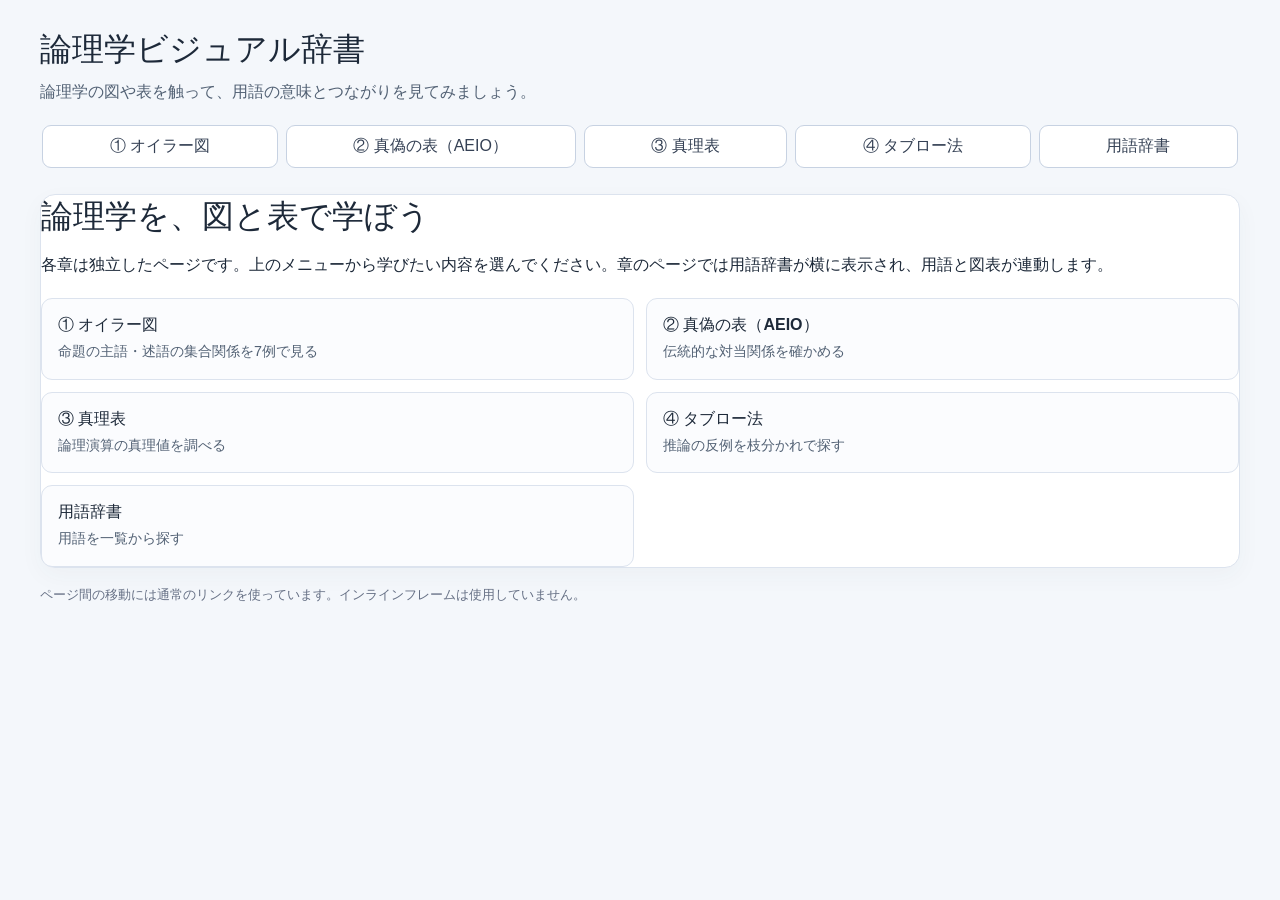
==== commit 121144f6: "Correct Euler diagrams with seven subject patterns" ====
--- a/index.html
+++ b/index.html
@@ -24,7 +24,7 @@
       <h1>論理学を、図と表で学ぼう</h1>
       <p>各章は独立したページです。上のメニューから学びたい内容を選んでください。章のページでは用語辞書が横に表示され、用語と図表が連動します。</p>
       <div class="chapter-links">
-        <a class="chapter-link" href="chapters/euler.html"><strong>① オイラー図</strong><span>S・M・PとAEIO形式を図で見る</span></a>
+        <a class="chapter-link" href="chapters/euler.html"><strong>① オイラー図</strong><span>命題の主語・述語の集合関係を7例で見る</span></a>
         <a class="chapter-link" href="chapters/opposition.html"><strong>② 真偽の表（AEIO）</strong><span>伝統的な対当関係を確かめる</span></a>
         <a class="chapter-link" href="chapters/truth-table.html"><strong>③ 真理表</strong><span>論理演算の真理値を調べる</span></a>
         <a class="chapter-link" href="chapters/tableau.html"><strong>④ タブロー法</strong><span>推論の反例を枝分かれで探す</span></a>
--- a/assets/style.css
+++ b/assets/style.css
@@ -48,6 +48,19 @@
 .button-row { display: flex; flex-wrap: wrap; gap: 8px; margin: 12px 0; }
 .choice, .relation-choice { padding: 8px 13px; border: 1px solid #c7d2e2; border-radius: 9px; background: #fff; color: #344054; cursor: pointer; }
 .choice[aria-pressed="true"], .relation-choice[aria-pressed="true"] { border-color: var(--blue); background: #edf3ff; color: #163f99; }
+.pattern-picker { display: grid; grid-template-columns: repeat(2, minmax(0, 1fr)); gap: 8px; margin: 12px 0 16px; }
+.pattern-choice { min-height: 42px; padding: 8px 10px; border: 1px solid #c7d2e2; border-radius: 9px; background: #fff; color: #344054; text-align: left; cursor: pointer; }
+.pattern-choice[aria-pressed="true"] { border-color: var(--blue); background: #edf3ff; color: #163f99; }
+.term-labels { display: grid; grid-template-columns: 1fr 1fr; gap: 10px; margin: 0 0 10px; }
+.term-labels > div { min-width: 0; padding: 10px 12px; border: 1px solid var(--border); border-radius: 8px; background: #f8fafc; }
+.term-labels dt { color: #667085; font-size: .82rem; }
+.term-labels dd { margin: 3px 0 0; font-weight: 700; }
+.euler-diagram { min-height: 200px; }
+.euler-boundary { fill: none; stroke: #344054; stroke-width: 2.5; }
+.euler-highlight { fill: #b9d0ff; }
+.euler-existence { fill: #1d2939; font-size: 30px; font-weight: 700; text-anchor: middle; dominant-baseline: central; }
+.role-note { margin-top: 14px; padding: 14px 16px; border-left: 4px solid #8a9bb5; border-radius: 8px; background: #f7f9fc; line-height: 1.6; }
+.role-note p { margin: 6px 0 0; color: #526174; font-size: .9rem; }
 .table-wrap { overflow-x: auto; }
 table { width: 100%; border-collapse: collapse; font-size: .93rem; }
 th, td { padding: 10px 8px; border: 1px solid var(--border); text-align: center; }
@@ -93,7 +106,7 @@
 }
 @media (max-width: 520px) {
   .chapter { padding: 16px; }
-  .chapter-links, .dictionary-list, .tableau { grid-template-columns: 1fr; }
+  .chapter-links, .dictionary-list, .tableau, .pattern-picker { grid-template-columns: 1fr; }
 }
 @media (prefers-reduced-motion: reduce) {
   *, *::before, *::after { scroll-behavior: auto !important; transition-duration: .01ms !important; }
